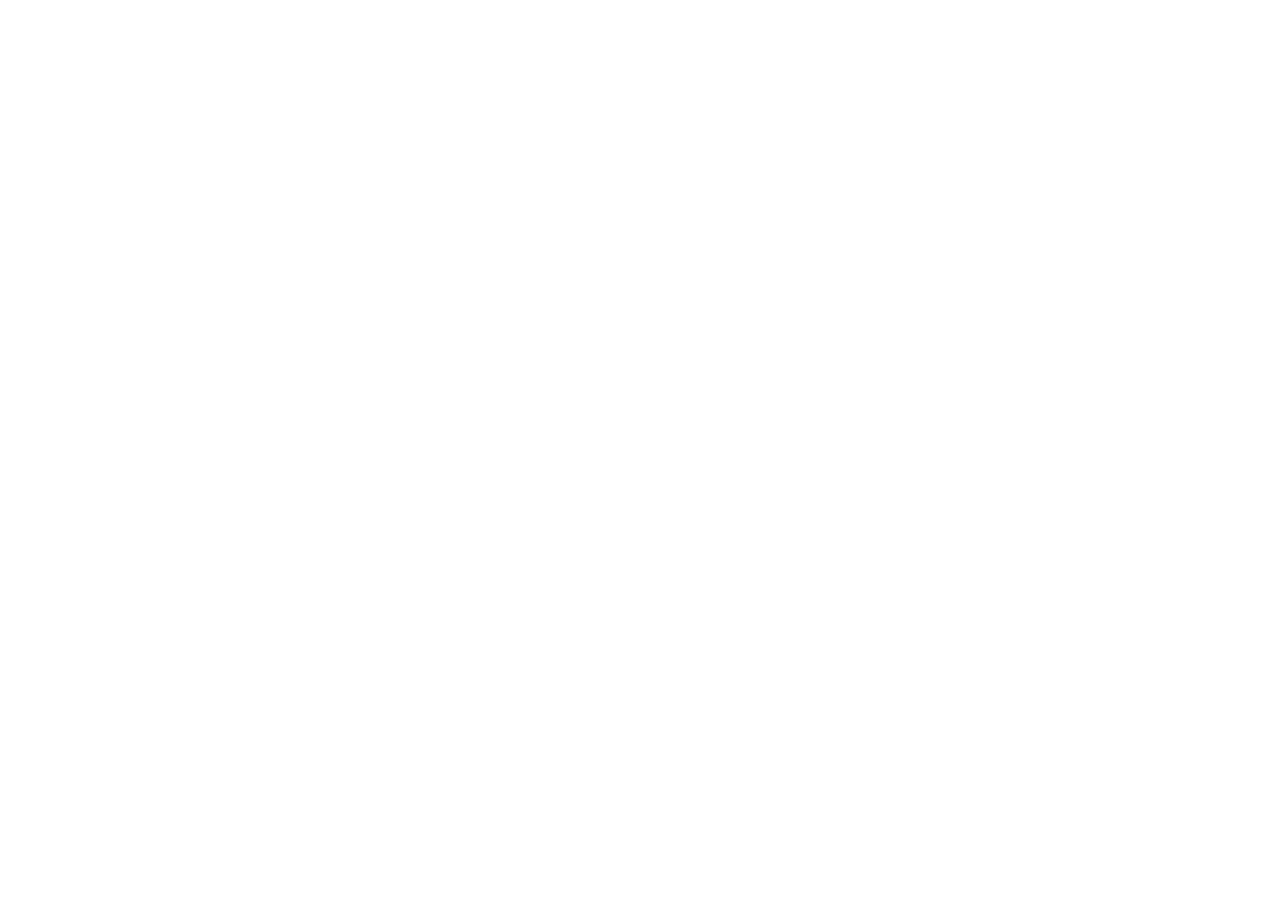
==== index.html @ 5e904810 "index file commit" ====
<!DOCTYPE html>
<html lang="en">
<head>
    <meta charset="UTF-8">
    <meta name="viewport" content="width=device-width, initial-scale=1.0">
    <title>Assignment 01!</title>
</head>
<body>
    <header>

    </header>
    <main>

    </main>
    <footer>
        
    </footer>
    
</body>
</html>
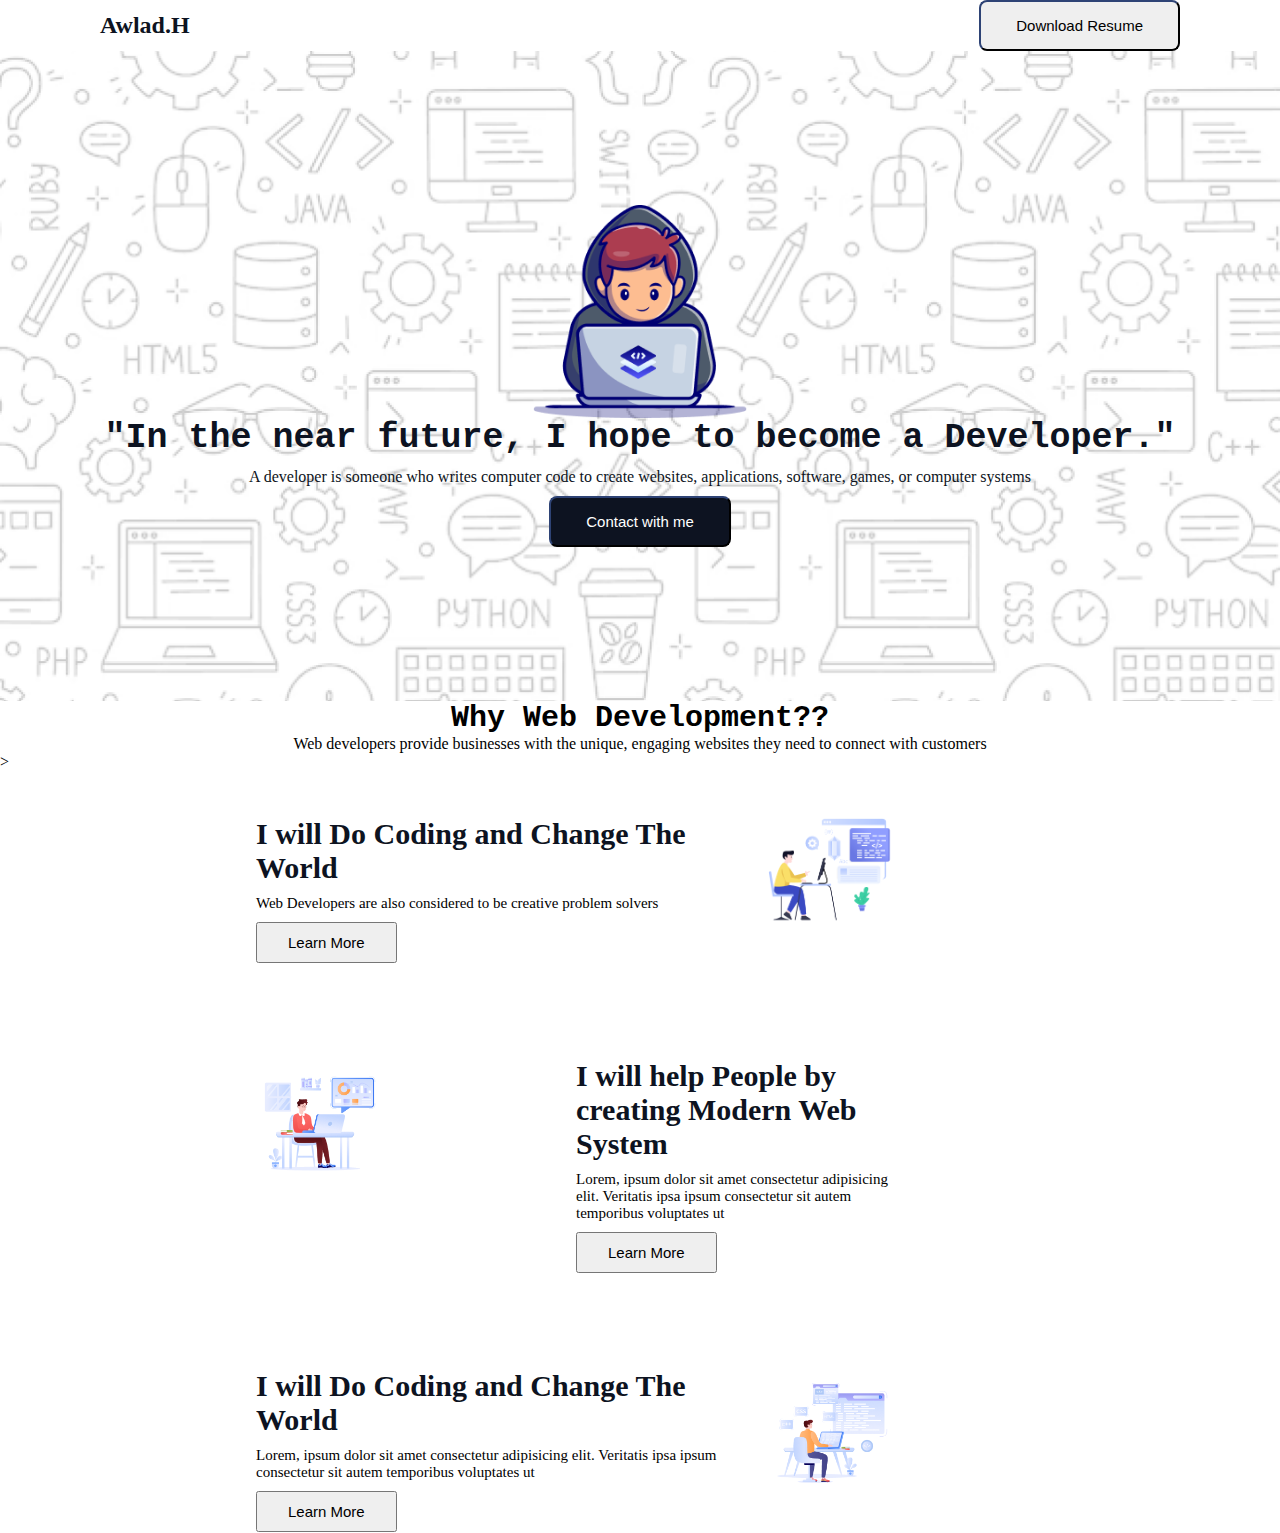
==== commit fb0736c1: "index file commit" ====
--- a/index.html
+++ b/index.html
@@ -4,16 +4,123 @@
     <meta charset="UTF-8">
     <meta name="viewport" content="width=device-width, initial-scale=1.0">
     <title>Assignment 01!</title>
+    <link rel="preconnect" href="https://fonts.googleapis.com">
+<link rel="preconnect" href="https://fonts.gstatic.com" crossorigin>
+<link href="https://fonts.googleapis.com/css2?family=Azeret+Mono:ital,wght@0,100..900;1,100..900&display=swap" rel="stylesheet">
+    <link rel="stylesheet" href="style.css">
 </head>
-<body>
+
+
+
+
+
+<body class="body-site">
     <header>
+        <nav class="nav-class">
+            <h2 class="nav-head">Awlad.H</h2>
+            <button class="nav-btn">Download Resume</button>
+        </nav>       
+</header>
 
-    </header>
-    <main>
 
-    </main>
+ <main>
+    <section id="hero">
+        <div  class="banner">
+            <div class="div-all">
+           
+                
+              <img src="./assets/Group.png" alt="">
+                
+              <h1 class="div-h1">"In the near future, I hope to become a Developer."</h1>
+              <p class="div-p">A developer is someone who writes computer code to create websites, applications, software, games, or computer systems</p>
+            <button class="btn">Contact with me</button>
+        </div>
+        </div>
+    </section>
+
+
+
+    <section >
+
+        <div class="it">
+            <h1>Why Web Development??</h1>
+            <p class="just-p"> Web developers provide businesses with the unique, engaging websites they need to connect with customers</p>
+        </div>
+    </section>
+
+    <section class="sec">
+
+        <div class="all-control">
+    
+        <div class="div-control">
+            <img class="sec-image "src="assets/Layer_1.png" alt="">
+        </div>
+        <div class="div-write">
+            <h2 class="box-h1">I will Do Coding and 
+                Change The World</h2>
+
+            <p class="div-pi">Web Developers are also considered to be creative problem solvers </p>
+            <button class="but">Learn More</button>  
+        </div>
+    </div>
+
+
+
+
+
+
+
+
+
+ 
+    <div class="all-control2">
+
+        <div  class="div-control2">
+            
+            <img class="sec-image2 " src="./assets/Group 3.png" alt="">
+            </div>
+            <div class="pera">
+            <h2 class="box-h2">I will help People by creating Modern Web System</h2>
+            <p class="div-pi2">Lorem, ipsum dolor sit amet consectetur adipisicing elit. Veritatis ipsa ipsum consectetur sit autem temporibus voluptates ut </p>
+            <button class="but2">Learn More</button>
+            </div>
+
+    </div>
+
+
+
+
+    <div class="all-control3">
+        <div lass="div-control3">
+            <img class="sec-image3 " class="" src="./assets/Group 4.png" alt="">
+        </div>
+        <div class="pera2">
+            <h2 class="box-h2">I will Do Coding and Change The World</h2>
+            <p class="div-pi2">Lorem, ipsum dolor sit amet consectetur adipisicing elit. Veritatis ipsa ipsum consectetur sit autem temporibus voluptates ut </p>
+            <button class="but2">Learn More</button>
+            
+        </div>
+    </div>
+
+
+
+
+
+
+
+
+
+
+    </section>>
+
+
+ </main>
+
+
+
+
     <footer>
-        
+
     </footer>
     
 </body>
--- a/style.css
+++ b/style.css
@@ -0,0 +1,230 @@
+
+@import url('https://fonts.googleapis.com/css2?family=Azeret+Mono:ital,wght@0,100..900;1,100..900&display=swap');
+
+*{
+    margin:0;
+    padding: 0;
+}
+
+/*header navbar */
+.nav-head{
+    width:128px;
+    font-weight:bold;
+    color: #0D1321;
+    margin-left: 100px;
+}
+.nav-class{
+    display: flex;
+    align-items: center;
+    justify-content:space-between;
+}
+.nav-btn{
+    border-color:#0D1321; 
+    border-radius: 8px;  
+    padding:15px 35px ;
+    font-size: 15px;
+    margin-right: 100px;
+    
+}
+
+/* mainpart */
+
+.banner{
+    background-image: url(./assets/Hero-bg.png);
+    height: 650px;
+    background-position: center;
+    background-size: cover;  
+    display: flex;
+    justify-content: center;
+    align-items: center; 
+}
+img{
+    display:block;
+    margin: auto;
+    width: 20%;;
+ 
+}
+
+
+.div-h1{
+    font-family: monospace;
+    color: #0D1321;
+    text-align: center;
+    font-size: 35px;
+    font-weight: 700;
+    letter-spacing:0%;
+   
+}
+.div-p{
+    text-align: center;
+    color: #0D1321;
+    margin-top: 10px;
+
+}
+.btn{
+    border-color:#0D1321; 
+    border-radius: 8px;  
+    padding:15px 35px ;
+    font-size: 15px;
+    display: block;
+    margin:auto;
+    background-color: #0D1321;
+    color: #FFFFFF;
+    margin-top:10px;
+
+}
+
+
+/* 2nd section */
+h1{
+    margin: auto;
+    text-align: center;
+    font-weight: 800;
+    font-size: 30px;
+    font-family: monospace;
+
+}
+.just-p{
+    text-align: center;
+}
+
+
+/* 3rd section */
+
+.sec{
+    position: absolute;
+    
+  
+    position: absolute;
+    width:  50%;
+    left: 20%;
+
+    /* margin-top: 5%; */
+    /* margin:150px auto; */
+  
+}
+.div-control{
+    margin-top: 10%;
+}
+.sec-image{
+  float: right;
+  max-width: 320px;
+}
+.box-h1{
+    color:#0D1321;
+    font-size:30px ;
+}
+.div-pi{
+    font-size: 15px;
+    margin-top: 10px;
+}
+.but{
+    margin-top: 10px;
+    padding:10px 30px ;
+    font-size: 15px;
+    display: block;
+    margin-top:10px;
+    
+}
+
+------------------------------
+/* .sec2{
+ 
+    display: flex;
+    position: absolute;
+    width:  60%;
+    left: 20%;
+
+} */
+.div-control2{
+    margin-top: 10%;
+}
+
+.sec-image2{
+    float:left;
+    max-width: 320px;
+  }
+  .box-h2{
+      color:#0D1321;
+      font-size:30px ;
+  }
+  .div-pi2{
+      font-size: 15px;
+      margin-top: 10px;
+  }
+  .but2{
+      margin-top: 10px;
+      padding:10px 30px ;
+      font-size: 15px;
+      display: block;
+      margin-top:10px;
+      
+  }
+  /* .pera{
+   display: block;
+   padding:20px 20px 20px 20px;
+  
+  } */
+
+
+  ---------------------
+  /* .sec3{
+ 
+    display: flex;
+    position: absolute;
+    width:  60%;
+    left: 20%;
+
+} */
+.div-control3{
+    margin-top: 10%;
+}
+
+.sec-image3{
+    float:right;
+    max-width: 320px;
+  }
+  .box-h3{
+      color:#0D1321;
+      font-size:30px ;
+  }
+  .div-pi3{
+      font-size: 15px;
+      margin-top: 10px;
+  }
+  .but3{
+      margin-top: 10px;
+      padding:10px 30px ;
+      font-size: 15px;
+      display: block;
+      margin-top:10px;
+      
+  }
+  /* .pera3{
+   display: block;
+   padding:20px 20px 20px 20px;
+  
+  } */
+
+
+  -----------------------
+  .all-control{
+    margin-top: 15px;
+  }
+
+  .all-control2{
+    margin-top: 15%;
+  }
+  .all-control3{
+    margin-top: 15%;
+  }
+  /* }
+  .pera2{
+    margin-left: 50% ;
+  } */
+  .pera{
+    margin-left:50%;
+  }
+  /* .div-write{
+    margin-left: 50%;
+  } */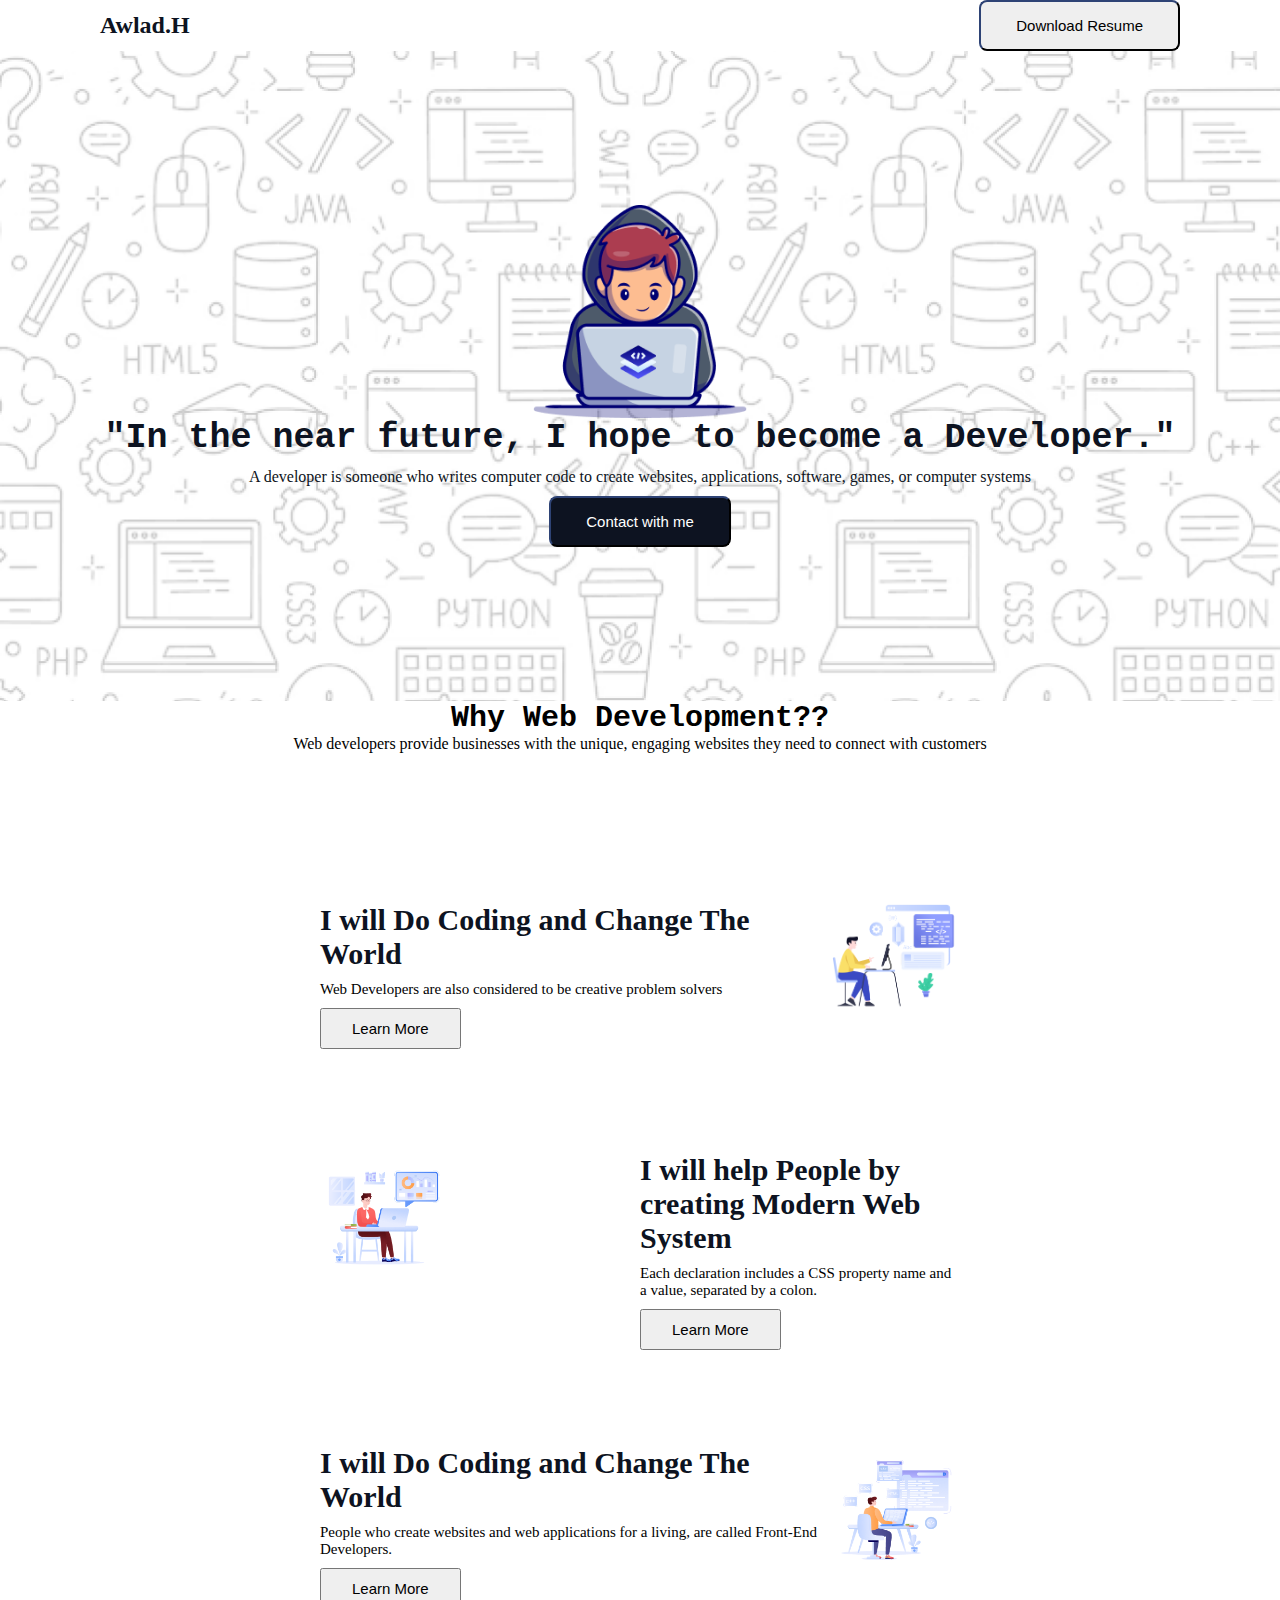
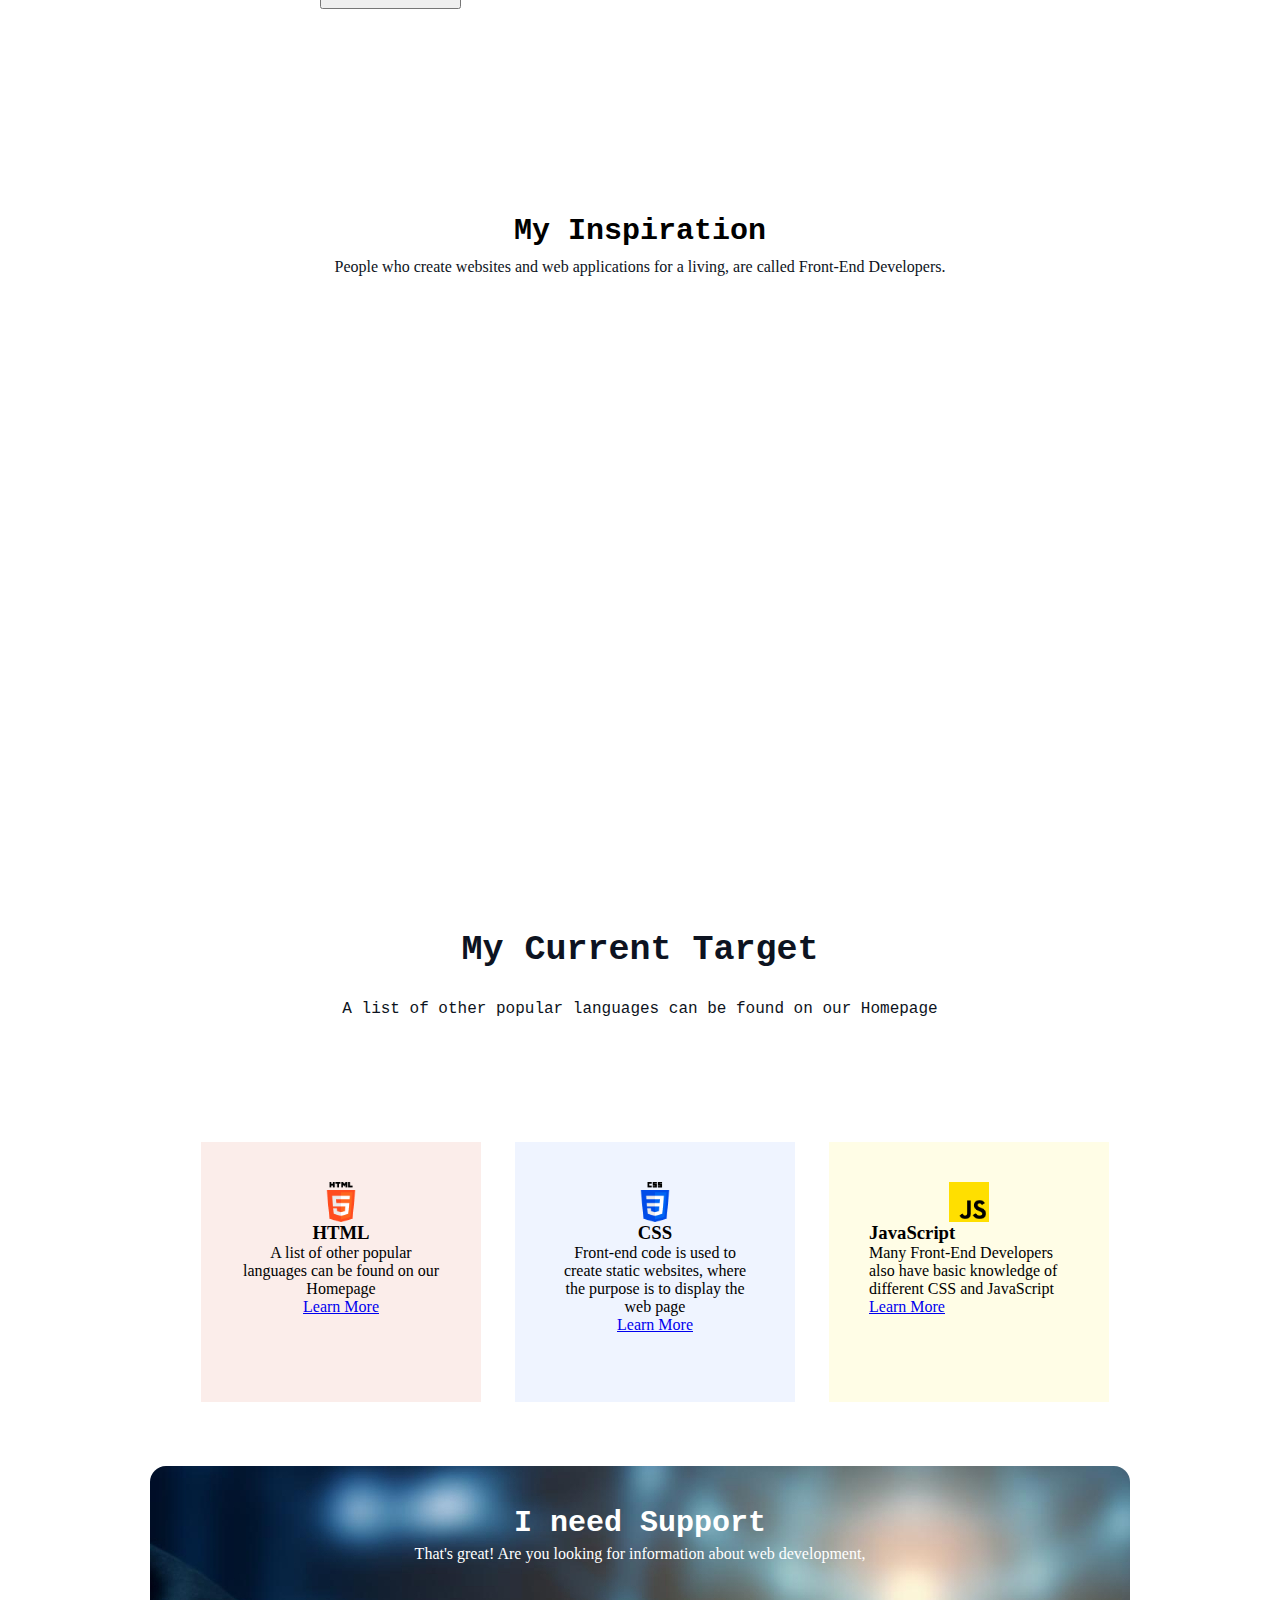
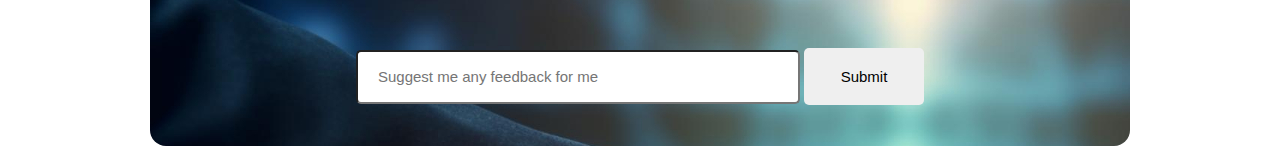
==== commit 7c75d9f9: "index file commit" ====
--- a/index.html
+++ b/index.html
@@ -39,14 +39,19 @@
     </section>
 
 
-
-    <section >
-
+    <section id="web">
         <div class="it">
             <h1>Why Web Development??</h1>
             <p class="just-p"> Web developers provide businesses with the unique, engaging websites they need to connect with customers</p>
-        </div>
+        </div>  
     </section>
+
+
+
+
+
+
+    
 
     <section class="sec">
 
@@ -81,7 +86,9 @@
             </div>
             <div class="pera">
             <h2 class="box-h2">I will help People by creating Modern Web System</h2>
-            <p class="div-pi2">Lorem, ipsum dolor sit amet consectetur adipisicing elit. Veritatis ipsa ipsum consectetur sit autem temporibus voluptates ut </p>
+            <p class="div-pi2">Each declaration includes a CSS property name and a value, separated by a colon.
+
+            </p>
             <button class="but2">Learn More</button>
             </div>
 
@@ -96,30 +103,94 @@
         </div>
         <div class="pera2">
             <h2 class="box-h2">I will Do Coding and Change The World</h2>
-            <p class="div-pi2">Lorem, ipsum dolor sit amet consectetur adipisicing elit. Veritatis ipsa ipsum consectetur sit autem temporibus voluptates ut </p>
+            <p class="div-pi2">People who create websites and web applications for a living, are called Front-End Developers. </p>
             <button class="but2">Learn More</button>
             
         </div>
     </div>
+
+    </section>
 
 
 
 
 
 
+<section= id="new-sec">
+    <div >
+        <h1 class="never">My Inspiration</h1>
+        <p class="giveup">People who create websites and web applications for a living, are called Front-End Developers.</p>
+    
+   <div class="frame">
+        <iframe width="1076" height="550" src="https://www.youtube.com/embed/S-gIFz-uYNw?si=KSQNQc9bybWq--s1" title="YouTube video player" frameborder="0" allow="accelerometer; autoplay; clipboard-write; encrypted-media; gyroscope; picture-in-picture; web-share" referrerpolicy="strict-origin-when-cross-origin" allowfullscreen></iframe>
+    </div>
+    </div>
+
+</section>
+
+<section >
+    
+    <div >
+        <h1 class="head">My Current Target </h1>
+        <p class="head-p"> A list of other popular languages can be found on our Homepage</p>
+    </div>
+
+
+    <div class="bap">
+
+
+    <div class="imp">
+        <div class="same">
+            <img class="pic" src="./assets/html.png" alt="">
+            <h3 class="heading">HTML</h3>
+            <p class="post">A list of other popular languages can be found on our Homepage</p>
+            <a class="text" href="Learn More">Learn More</a>
+        </div>
+
+        <div class="iktu-same">
+            <img class="pic"src="./assets/css.png" alt="">
+            <h3 class="heading">CSS</h3>
+            <p class="post">Front-end code is used to create static websites, where the purpose is to display the web page</p>
+            <a class="text" href="Learn More">Learn More</a>
+
+
+        </div>
+        <div class="Onek-same">
+            <img class="pic" src="./assets/js.png" alt="">
+            <h3 class="heading">JavaScript</h3>
+            <p class="post">Many Front-End Developers also have basic knowledge of different CSS and JavaScript</p>
+            <a class="text" href="Learn More">Learn More</a>
+
+        </div>
+
+    </div>
+</div>
+
+</section>
+
+
+
+</main>
+
+
+    <footer>
+        <section>
+            <div class="footer-pic">
+                <div>
+                    <h1>I need Support</h1>
+                    <p class="oh">That's great! Are you looking for information about web development, </p>
+                    <input class="last" type="text" placeholder="Suggest me any feedback for me">
+                    <input class="sesh" type="submit"placeholder="Submit">
 
 
 
 
-    </section>>
+                </div>
+                
+            </div>
 
 
- </main>
-
-
-
-
-    <footer>
+        </section>
 
     </footer>
     
--- a/style.css
+++ b/style.css
@@ -90,22 +90,28 @@
 
 
 /* 3rd section */
+div.div-write{
+    height: 218px;
+}
+
 
 .sec{
+    /* position: absolute;
+    
+  
     position: absolute;
     
-  
-    position: absolute;
+    /* left: 20%; */
     width:  50%;
-    left: 20%;
-
-    /* margin-top: 5%; */
-    /* margin:150px auto; */
-  
-}
-.div-control{
-    margin-top: 10%;
-}
+
+    margin-top: 10%;
+    margin:150px auto; */
+    
+    align-items: center;
+    justify-content: center;
+  
+}
+
 .sec-image{
   float: right;
   max-width: 320px;
@@ -209,22 +215,175 @@
 
   -----------------------
   .all-control{
-    margin-top: 15px;
+    margin-top: 5px;
+    
   }
 
   .all-control2{
-    margin-top: 15%;
+    margin-top: 5%;
   }
   .all-control3{
     margin-top: 15%;
   }
-  /* }
-  .pera2{
-    margin-left: 50% ;
-  } */
+  
+  div.pera2{
+    height:218px;
+  }
   .pera{
     margin-left:50%;
   }
   /* .div-write{
     margin-left: 50%;
-  } */+  } */
+
+
+
+---------------------------------------
+
+.never{
+    font-family: monospace;
+    color: #0D1321;
+    text-align: center;
+    font-size: 35px;
+    font-weight: 700;
+    letter-spacing:0%;
+}
+.giveup{
+    text-align: center;
+    color: #0D1321;
+    margin-top: 10px;
+
+}
+.frame{
+    display: flex;
+    align-items: center;
+    justify-content: center;
+    margin-top: 40px;
+    border:10px solid #0D1321
+    border-radius:20px ;
+
+
+}
+
+.head{
+    font-family: monospace;
+    color: #0D1321;
+    text-align:center;
+    font-size: 35px;
+    font-weight: 700;
+    letter-spacing:0%;
+    margin-top: 5%;
+}
+.head-p{
+    text-align:center;
+    font-family: monospace;
+    color: #0D1321;
+    margin: 30px;
+    font-size:16px;
+}
+
+.same{
+    background-color: #fbedea;
+
+    
+    display:inline-block;
+    
+    width: 200px;
+    height: 180px;
+    
+    padding: 40px;
+    margin: auto;
+    margin-left:30px;
+    margin-top: 10%;
+    text-align: center;
+    vertical-align: top;
+
+}
+.iktu-same{
+    background-color:#eff4ff;
+    display:inline-block;
+    
+    width: 200px;
+    height: 180px;
+    
+    padding: 40px;
+    margin: auto;
+    margin-left:30px;
+    margin-top: 10%;
+    text-align: center;
+    vertical-align: top;
+
+}
+.Onek-same{
+    background-color:#fffde6;
+    display:inline-block;
+     width: 200px;
+    height: 180px;
+    padding: 40px;
+    margin: auto;
+    margin-left:30px;
+    margin-top: 10%;
+    text-align: left;
+    vertical-align: top;
+}
+
+.bap{
+    display: flex;
+    align-items: center;
+    justify-content: center;
+}
+.pic{
+    display: flex;
+    align-items: start;
+    justify-content: start;
+}
+
+
+.footer-pic{
+    background-image: url(./assets/handshake.jpg);
+    width: 980px;
+    height: 280px;
+    display: flex;
+    align-items:center;
+    justify-content: center; 
+     
+    color: white;
+    text-align: center;
+    margin:auto;
+    margin-top:5%;
+    
+    border-radius: 16px;
+
+}
+.last{
+    width: 400px;
+    height: 10px;
+    display: inline;
+    align-items:start;
+    justify-content: start;
+    margin-top: 5%;
+    border-radius: 5px;
+    padding: 20px;
+    font-size: 15px;
+    
+}
+.sesh{
+    width:120px;
+    height: 57px;
+    display:inline;
+    align-items:center;
+    justify-content: center;
+    margin-top: 15%;
+    border-radius: 5px;
+    padding: 20px;
+    font-size: 15px;
+    border: none;
+    
+
+}
+.oh{
+    margin-top:5px;
+  
+}
+    
+   
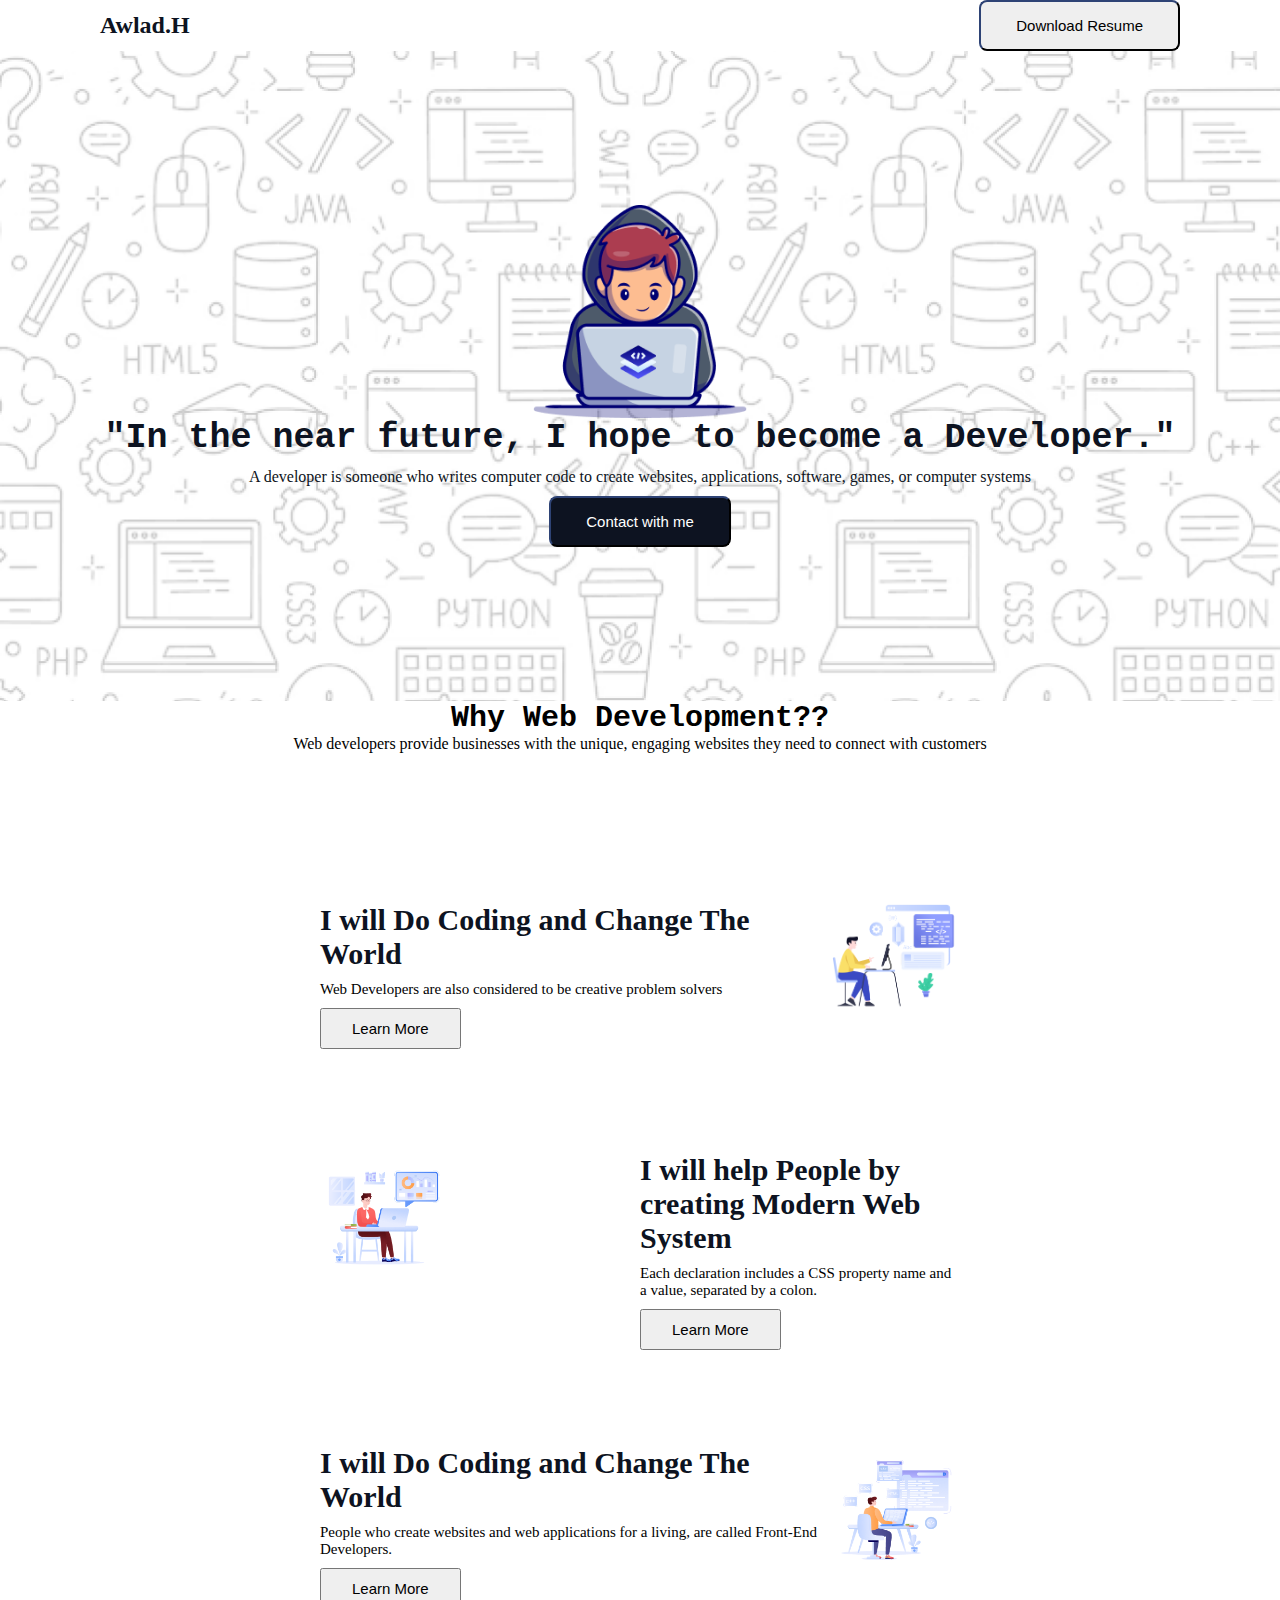
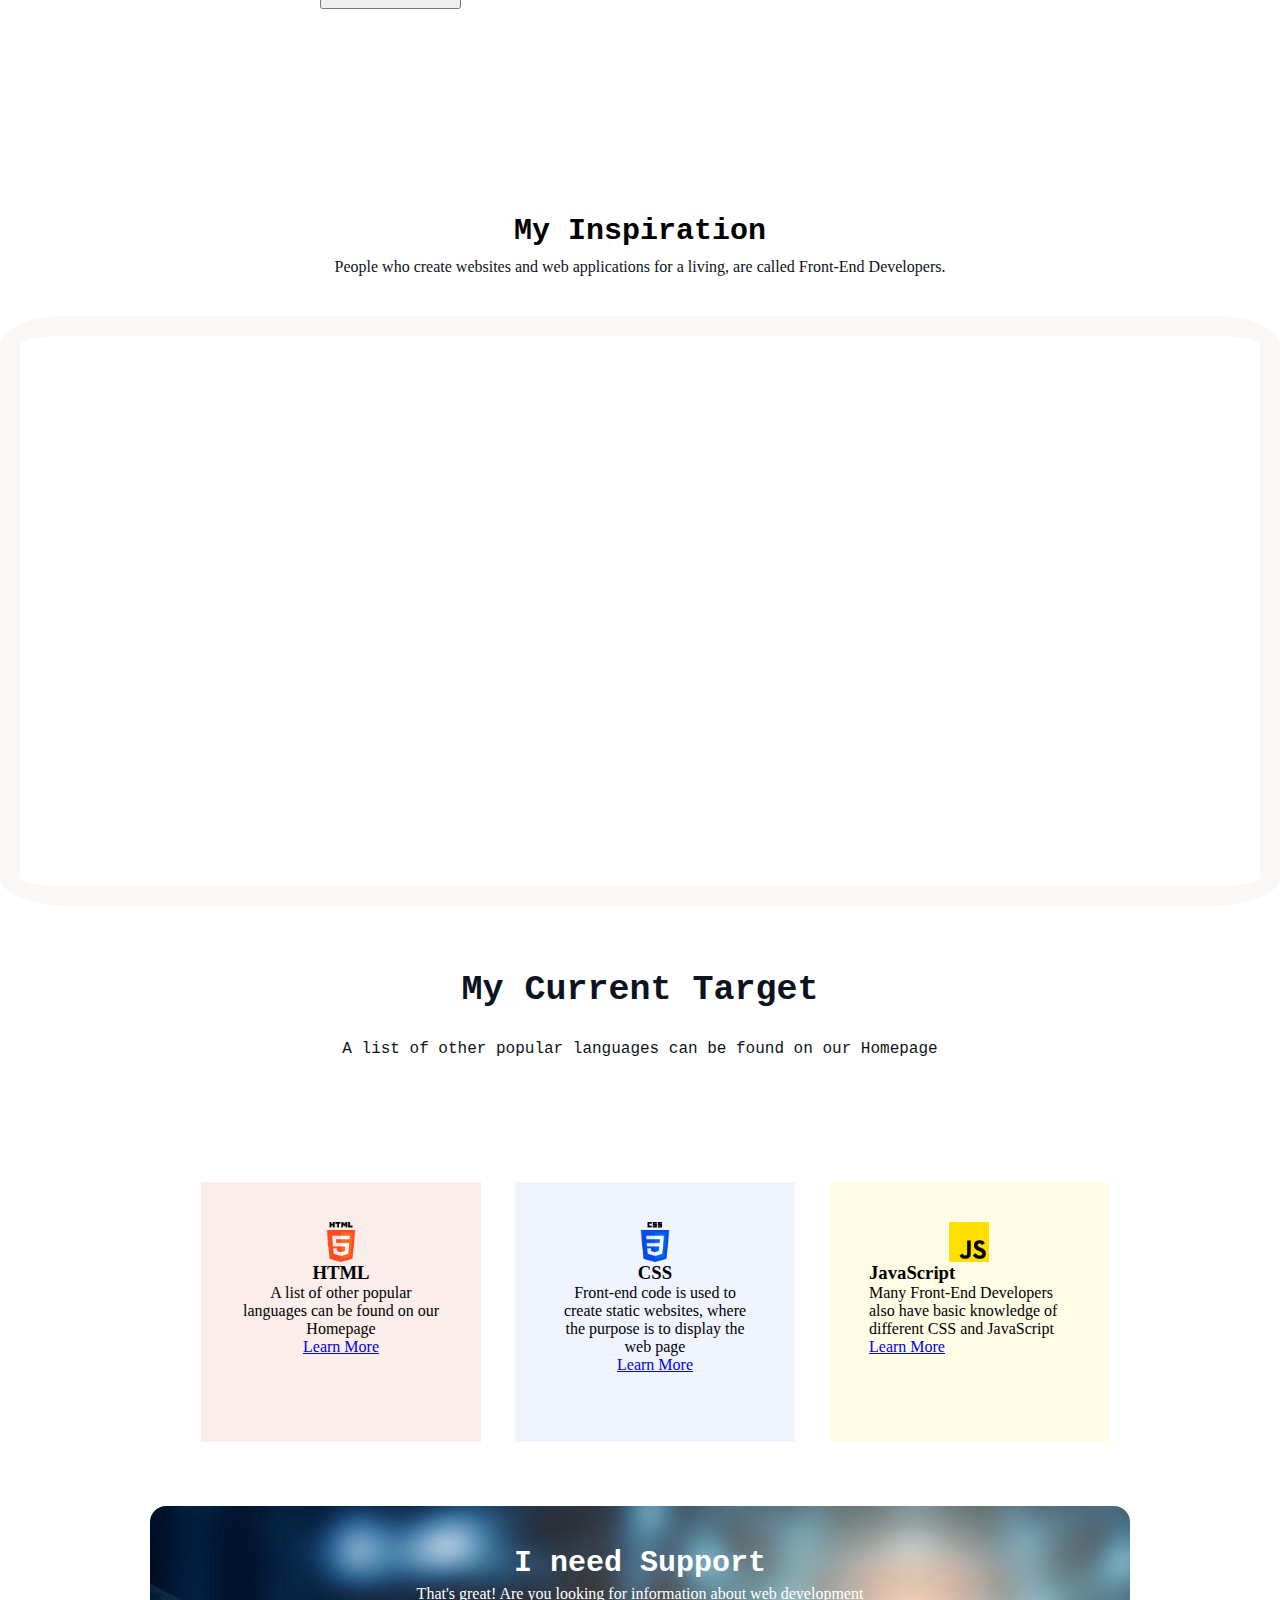
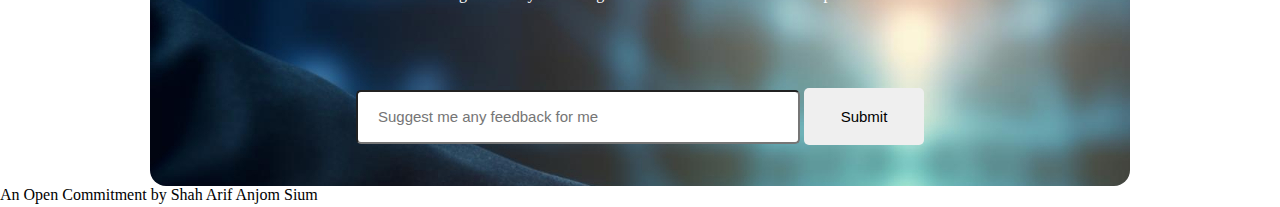
==== commit d4e89c26: "index file commit" ====
--- a/index.html
+++ b/index.html
@@ -4,6 +4,9 @@
     <meta charset="UTF-8">
     <meta name="viewport" content="width=device-width, initial-scale=1.0">
     <title>Assignment 01!</title>
+    <link rel="stylesheet" href="https://cdnjs.cloudflare.com/ajax/libs/font-awesome/6.5.2/css/all.min.css" integrity="sha512-SnH5WK+bZxgPHs44uWIX+LLJAJ9/2PkPKZ5QiAj6Ta86w+fsb2TkcmfRyVX3pBnMFcV7oQPJkl9QevSCWr3W6A==" crossorigin="anonymous" referrerpolicy="no-referrer" />
+
+ 
     <link rel="preconnect" href="https://fonts.googleapis.com">
 <link rel="preconnect" href="https://fonts.gstatic.com" crossorigin>
 <link href="https://fonts.googleapis.com/css2?family=Azeret+Mono:ital,wght@0,100..900;1,100..900&display=swap" rel="stylesheet">
@@ -178,7 +181,7 @@
             <div class="footer-pic">
                 <div>
                     <h1>I need Support</h1>
-                    <p class="oh">That's great! Are you looking for information about web development, </p>
+                    <p class="oh">That's great! Are you looking for information about web development </p>
                     <input class="last" type="text" placeholder="Suggest me any feedback for me">
                     <input class="sesh" type="submit"placeholder="Submit">
 
@@ -188,6 +191,25 @@
                 </div>
                 
             </div>
+        </section>
+
+        <section>
+            <div class="yes">
+                <p class="at-last">An Open Commitment by Shah Arif Anjom Sium</p>
+                <div class="facebook">
+                    
+                    <a href="https://www.facebook.com/"></a>
+
+                </div>
+                <div class="github">
+                    <a href="https://github.com/anjomsiam/assignment-01-PH/blob/main/index.html"></a>
+
+                </div>
+                <div class="linkein">
+                    <a href="https://www.linkedin.com/feed/"></a>
+
+                </div>
+            </div>
 
 
         </section>
--- a/style.css
+++ b/style.css
@@ -105,7 +105,7 @@
     width:  50%;
 
     margin-top: 10%;
-    margin:150px auto; */
+    margin:150px auto; 
     
     align-items: center;
     justify-content: center;
@@ -259,8 +259,8 @@
     align-items: center;
     justify-content: center;
     margin-top: 40px;
-    border:10px solid #0D1321
-    border-radius:20px ;
+    border:20px solid rgba(250, 247, 247, 0.996);
+    border-radius: 5%;
 
 
 }
@@ -387,3 +387,20 @@
 }
     
    
+.yes{
+    display: inline;
+    justify-content: first baseline;
+    margin-top: 10px;
+    width: 6%;
+    margin-top: 10%;
+
+}
+.at-last{
+    font-size: px;
+    display: inline;
+    align-items:start;
+    justify-content: start;
+}
+.facebook{
+    background-image:url(./assets/facebook.png);
+}